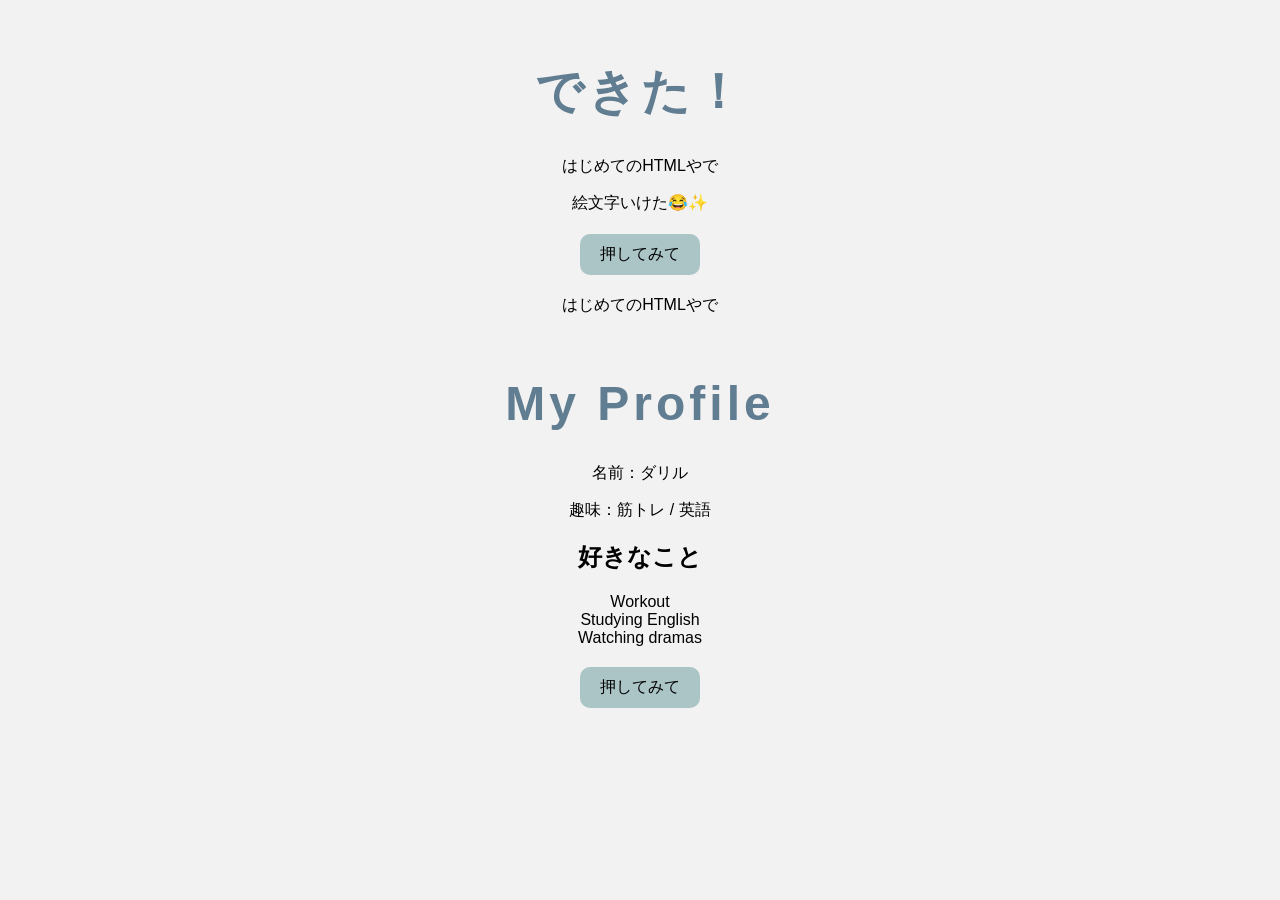
==== index.html @ 9a5448ac "最初のセーブ" ====
<!DOCTYPE html>
<html>
<head>
  <meta charset="UTF-8">
  <title>はじめてのWeb</title>
  <link rel="stylesheet" href="style.css">
</head>
  <title>はじめてのページ</title>
  <link rel="stylesheet" href="style.css">
</head>

<body>
  <h1>できた！</h1>
  <p>はじめてのHTMLやで</p>
  <p>絵文字いけた😂✨</p>
<button id="btn" onclick="pushButton()">押してみて</button>
<p id="message">はじめてのHTMLやで</p>
<script>
  function pushButton() {
    document.getElementById("message").textContent = "天下の大将軍ですよ";
}
</script>
</body>
</html>
<!DOCTYPE html>
<html>
<head>
<title>My Profile</title>
</head>

<body>

<h1>My Profile</h1>

<p>名前：ダリル</p>
<p>趣味：筋トレ / 英語</p>

<h2>好きなこと</h2>

<ul>
<li>Workout</li>
<li>Studying English</li>
<li>Watching dramas</li>
</ul>

</body>
</html>
<button onclick="alert('押してくれてありがとう！')">
押してみて
</button>
---- style.css ----
body {
  background-color: #f2f2f2;
  font-family: Arial, sans-serif;
  text-align: center;
}

h1 {
  color:  #617d91;
  font-size: 24px;
  letter-spacing: 4px;
}

p {
  text-align: center;
}

button {
  display: block;
  margin: 20px auto;
  padding: 10px 20px;
  font-size: 16px;
  background-color: #abc5c7;

  border: none;
  border-radius: 10px;
  cursor: pointer;
}

ul {
  list-style: none;
  padding: 0;
}
h1 {
  font-size: 48px;
  text-align: center;
}
h1 {
  margin-top: 60px;
}
---- style.css ----
body {
  background-color: #f2f2f2;
  font-family: Arial, sans-serif;
  text-align: center;
}

h1 {
  color:  #617d91;
  font-size: 24px;
  letter-spacing: 4px;
}

p {
  text-align: center;
}

button {
  display: block;
  margin: 20px auto;
  padding: 10px 20px;
  font-size: 16px;
  background-color: #abc5c7;

  border: none;
  border-radius: 10px;
  cursor: pointer;
}

ul {
  list-style: none;
  padding: 0;
}
h1 {
  font-size: 48px;
  text-align: center;
}
h1 {
  margin-top: 60px;
}
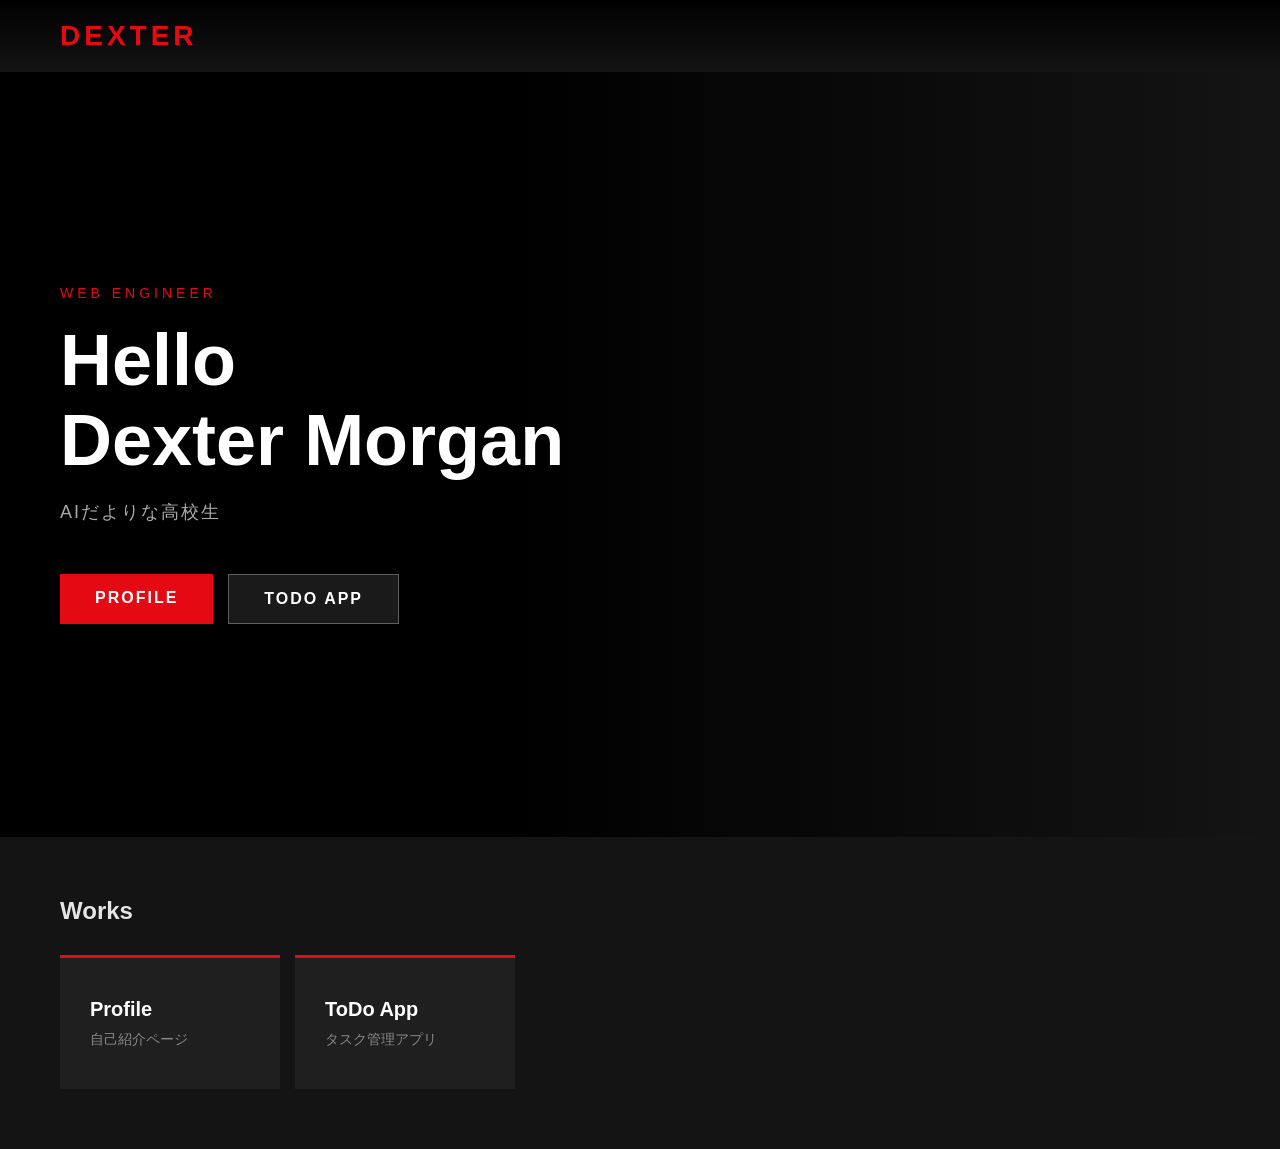
==== commit b92b316b: "ポートフォリオデザイン更新" ====
--- a/index.html
+++ b/index.html
@@ -2,49 +2,170 @@
 <html>
 <head>
   <meta charset="UTF-8">
-  <title>はじめてのWeb</title>
-  <link rel="stylesheet" href="style.css">
+  <title>Dexter Morgan | Portfolio</title>
+  <style>
+    * { margin: 0; padding: 0; box-sizing: border-box; }
+    
+    body {
+      background-color: #141414;
+      color: #ffffff;
+      font-family: 'Arial', sans-serif;
+      min-height: 100vh;
+    }
+
+    nav {
+      padding: 20px 60px;
+      display: flex;
+      justify-content: space-between;
+      align-items: center;
+      background: linear-gradient(to bottom, #000 0%, transparent 100%);
+    }
+
+    .logo {
+      font-size: 28px;
+      font-weight: bold;
+      color: #e50914;
+      letter-spacing: 4px;
+    }
+
+    .hero {
+      padding: 120px 60px;
+      background: linear-gradient(to right, #000 40%, transparent 100%),
+                  url('https://images.unsplash.com/photo-1478760329108-5c3ed9d495a0?w=1400') center/cover;
+      min-height: 85vh;
+      display: flex;
+      flex-direction: column;
+      justify-content: center;
+    }
+
+    .tag {
+      color: #e50914;
+      font-size: 14px;
+      letter-spacing: 4px;
+      margin-bottom: 20px;
+    }
+
+    h1 {
+      font-size: 72px;
+      font-weight: bold;
+      margin-bottom: 20px;
+      line-height: 1.1;
+    }
+
+    .subtitle {
+      color: #aaa;
+      font-size: 18px;
+      letter-spacing: 2px;
+      margin-bottom: 50px;
+      max-width: 500px;
+    }
+
+    .buttons {
+      display: flex;
+      gap: 15px;
+    }
+
+    .btn-primary {
+      padding: 15px 35px;
+      background-color: #e50914;
+      color: white;
+      text-decoration: none;
+      font-size: 16px;
+      font-weight: bold;
+      letter-spacing: 2px;
+      transition: background 0.3s;
+    }
+
+    .btn-primary:hover {
+      background-color: #f40612;
+    }
+
+    .btn-secondary {
+      padding: 15px 35px;
+      background-color: rgba(255,255,255,0.1);
+      color: white;
+      text-decoration: none;
+      font-size: 16px;
+      font-weight: bold;
+      letter-spacing: 2px;
+      border: 1px solid rgba(255,255,255,0.3);
+      transition: background 0.3s;
+    }
+
+    .btn-secondary:hover {
+      background-color: rgba(255,255,255,0.2);
+    }
+
+    .works {
+      padding: 60px;
+    }
+
+    .works h2 {
+      font-size: 24px;
+      margin-bottom: 30px;
+      color: #e5e5e5;
+    }
+
+    .cards {
+      display: flex;
+      gap: 15px;
+    }
+
+    .card {
+      background-color: #1f1f1f;
+      padding: 40px 30px;
+      width: 220px;
+      text-decoration: none;
+      color: white;
+      transition: transform 0.3s, background 0.3s;
+      border-top: 3px solid #e50914;
+    }
+
+    .card:hover {
+      transform: scale(1.05);
+      background-color: #2a2a2a;
+    }
+
+    .card h3 {
+      font-size: 20px;
+      margin-bottom: 10px;
+    }
+
+    .card p {
+      color: #888;
+      font-size: 14px;
+    }
+  </style>
 </head>
-  <title>はじめてのページ</title>
-  <link rel="stylesheet" href="style.css">
-</head>
-
-<body>
-  <h1>できた！</h1>
-  <p>はじめてのHTMLやで</p>
-  <p>絵文字いけた😂✨</p>
-<button id="btn" onclick="pushButton()">押してみて</button>
-<p id="message">はじめてのHTMLやで</p>
-<script>
-  function pushButton() {
-    document.getElementById("message").textContent = "天下の大将軍ですよ";
-}
-</script>
-</body>
-</html>
-<!DOCTYPE html>
-<html>
-<head>
-<title>My Profile</title>
-</head>
-
 <body>
 
-<h1>My Profile</h1>
+  <nav>
+    <div class="logo">DEXTER</div>
+  </nav>
 
-<p>名前：ダリル</p>
-<p>趣味：筋トレ / 英語</p>
+  <div class="hero">
+    <p class="tag">WEB ENGINEER</p>
+    <h1>Hello<br>Dexter Morgan</h1>
+    <p class="subtitle">AIだよりな高校生</p>
+    <div class="buttons">
+      <a href="profile.html" class="btn-primary">PROFILE</a>
+      <a href="todo.html" class="btn-secondary">TODO APP</a>
+    </div>
+  </div>
 
-<h2>好きなこと</h2>
-
-<ul>
-<li>Workout</li>
-<li>Studying English</li>
-<li>Watching dramas</li>
-</ul>
+  <div class="works">
+    <h2>Works</h2>
+    <div class="cards">
+      <a href="profile.html" class="card">
+        <h3>Profile</h3>
+        <p>自己紹介ページ</p>
+      </a>
+      <a href="todo.html" class="card">
+        <h3>ToDo App</h3>
+        <p>タスク管理アプリ</p>
+      </a>
+    </div>
+  </div>
 
 </body>
-</html>
-<button onclick="alert('押してくれてありがとう！')">
-押してみて
-</button>+</html>
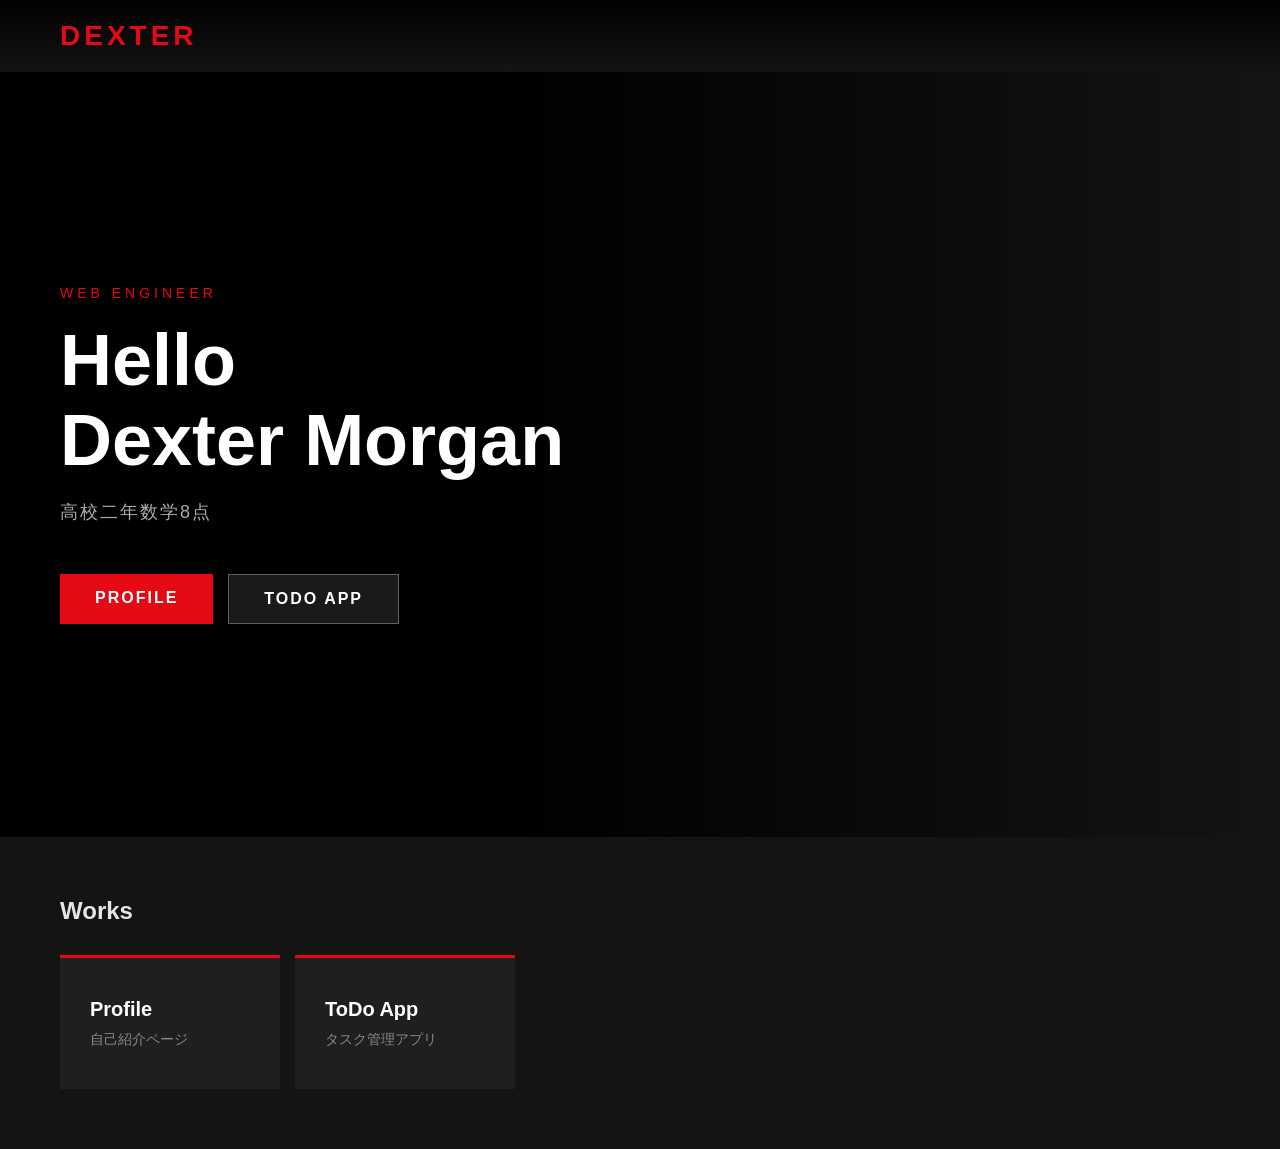
==== commit 7aaa7d75: "game.html追加" ====
--- a/index.html
+++ b/index.html
@@ -146,7 +146,7 @@
   <div class="hero">
     <p class="tag">WEB ENGINEER</p>
     <h1>Hello<br>Dexter Morgan</h1>
-    <p class="subtitle">AIだよりな高校生</p>
+    <p class="subtitle">高校二年数学8点</p>
     <div class="buttons">
       <a href="profile.html" class="btn-primary">PROFILE</a>
       <a href="todo.html" class="btn-secondary">TODO APP</a>
